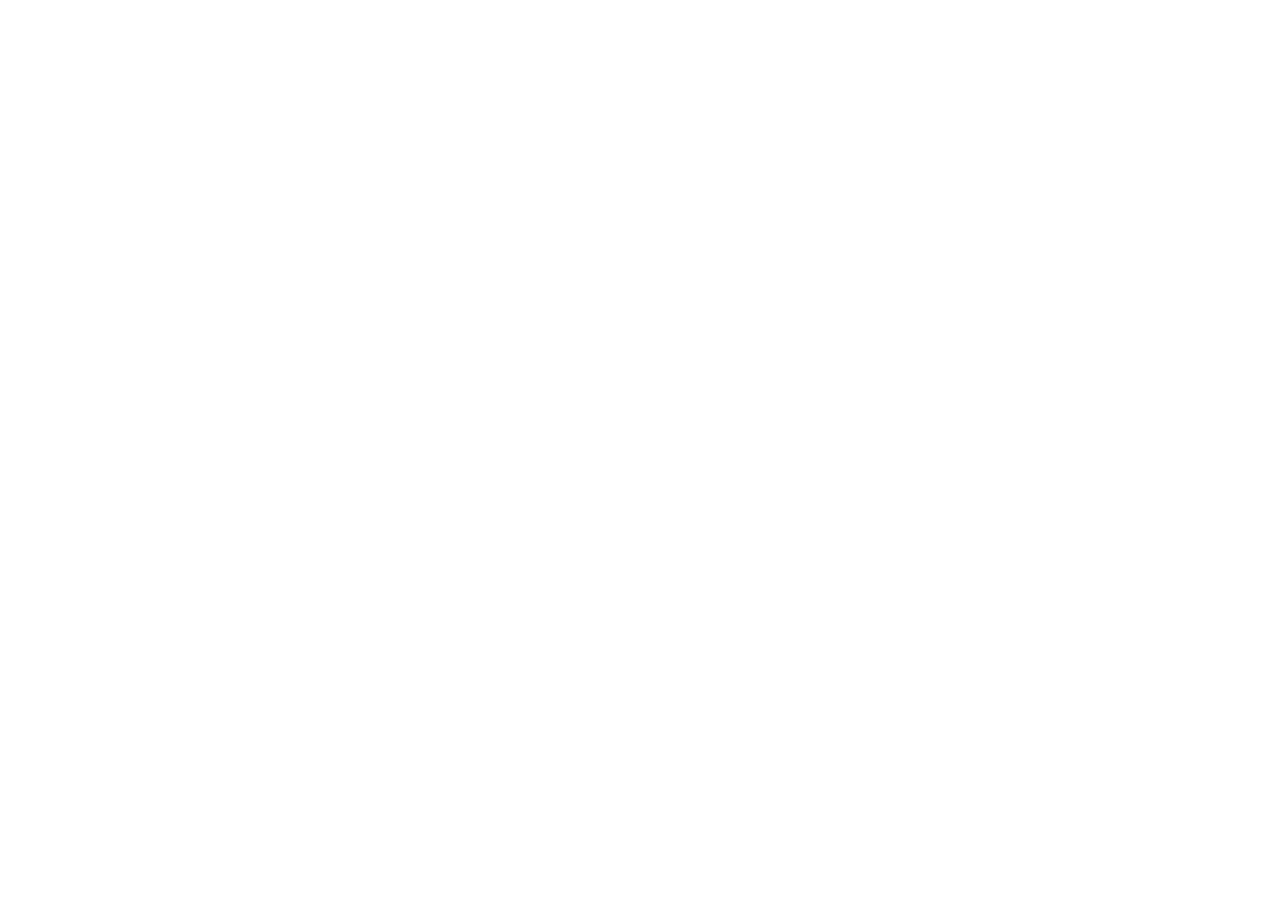
==== index.html @ e34636c8 "Arquivo Index Criado" ====
<!DOCTYPE html>
<html lang="en">

<head>
    <meta charset="UTF-8">
    <meta name="viewport" content="width=device-width, initial-scale=1.0">
    <title>Document</title>
</head>

<body>
</body>

</html>
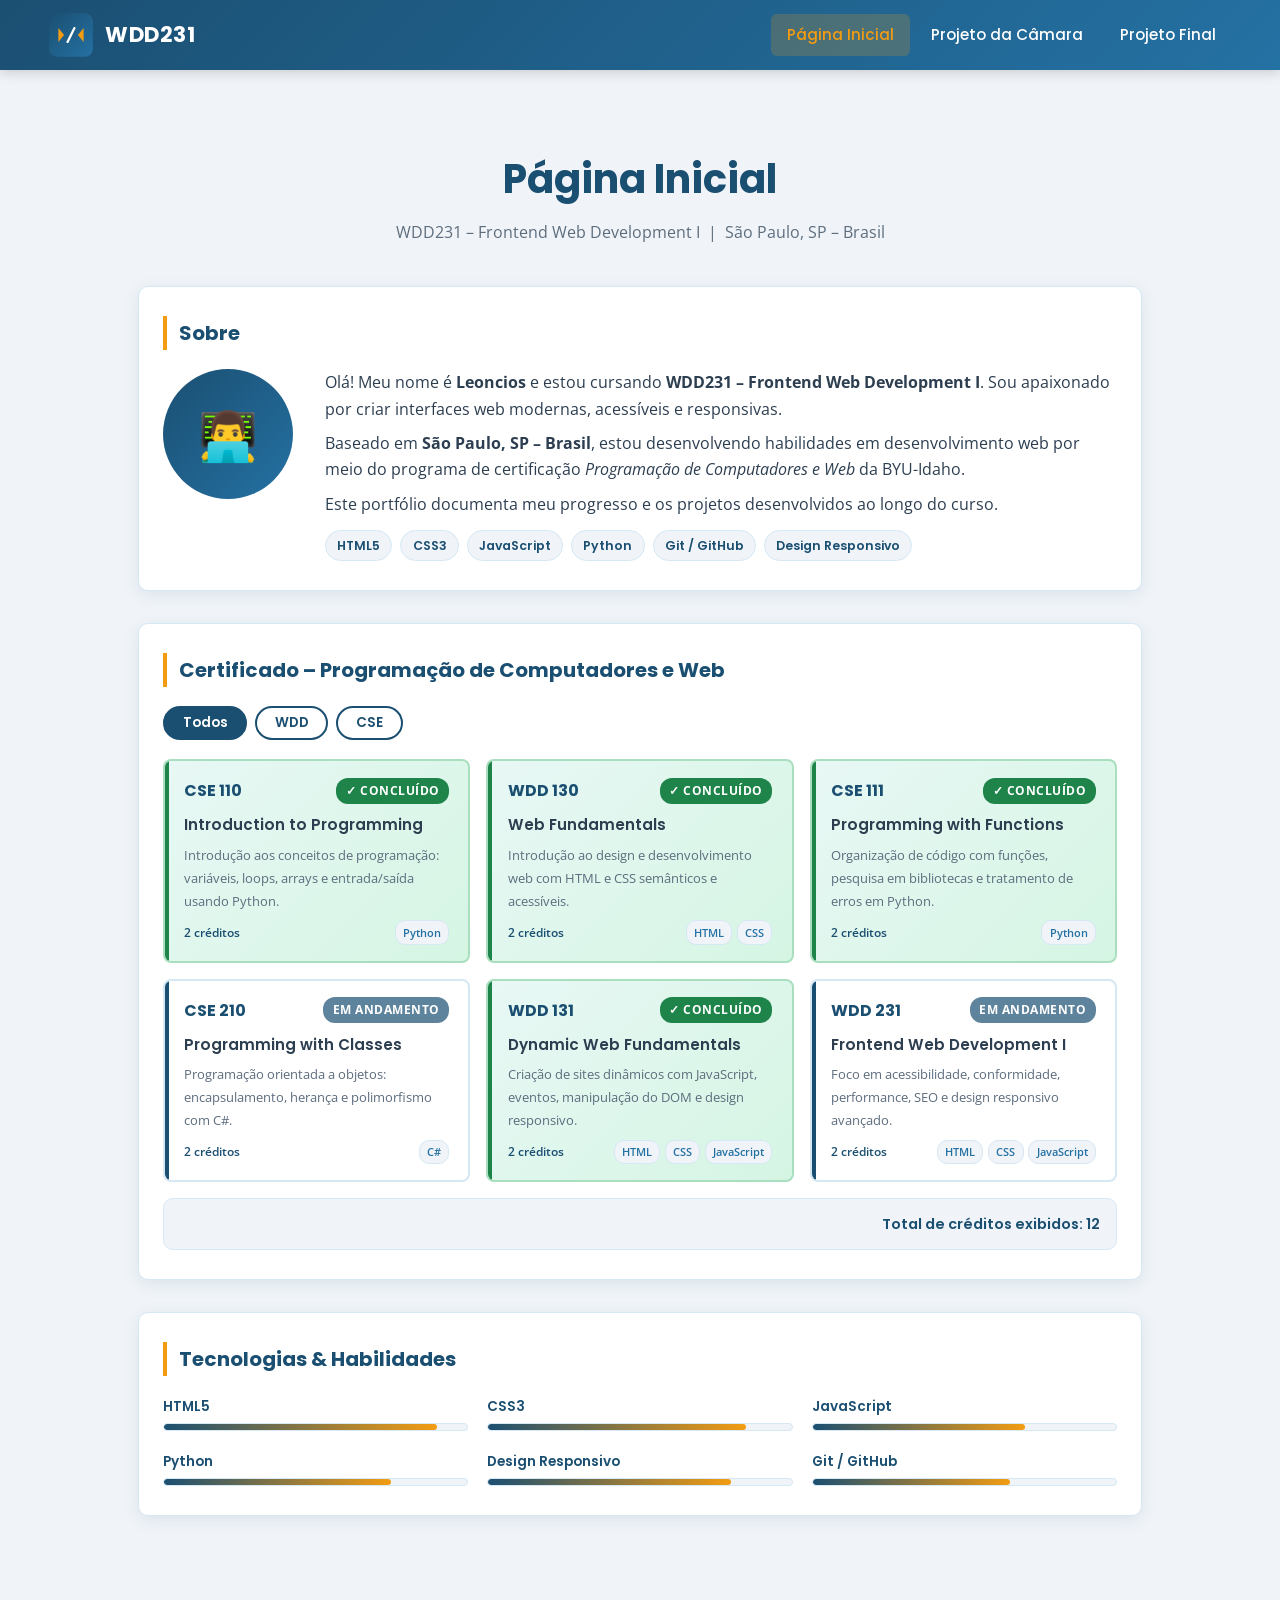
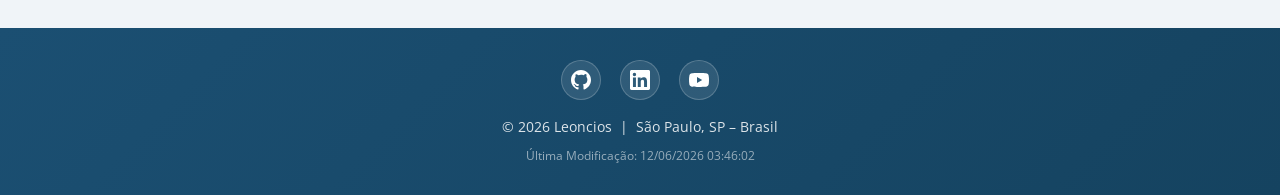
==== commit b33e45c7: "correto" ====
--- a/index.html
+++ b/index.html
@@ -1,13 +1,201 @@
 <!DOCTYPE html>
-<html lang="en">
+<html lang="pt-BR">
 
 <head>
     <meta charset="UTF-8">
     <meta name="viewport" content="width=device-width, initial-scale=1.0">
-    <title>Document</title>
+    <meta name="description"
+        content="Página inicial de WDD231 – Frontend Web Development I. Portfólio de Leoncios, estudante de desenvolvimento web em São Paulo, SP.">
+    <meta name="author" content="Douglas Silva">
+    <title>WDD231 | Leoncios – Frontend Web Development</title>
+
+    <!-- CSS: normalize primeiro, depois mobile, depois desktop -->
+    <link rel="stylesheet" href="estilos/normalize.css">
+    <link rel="stylesheet" href="estilos/telas-pequenas.css">
+    <link rel="stylesheet" href="estilos/maior.css">
+
+    <!-- JavaScript com defer -->
+    <script src="scripts/navegacao.js" defer></script>
+    <script src="scripts/data.js" defer></script>
+    <script src="scripts/curso.js" defer></script>
 </head>
 
 <body>
+
+    <!-- ===== CABEÇALHO ===== -->
+    <header>
+        <div class="logo-area">
+            <img src="imagens/logo.svg" alt="Logo WDD231" width="46" height="46">
+            <span>WDD231</span>
+        </div>
+
+        <!-- Botão hambúrguer (mobile) -->
+        <button id="menu-btn" aria-label="Abrir menu" aria-expanded="false" aria-controls="nav-menu">
+            <span class="hamburguer"></span>
+        </button>
+
+        <!-- Navegação -->
+        <nav id="nav-menu" aria-label="Navegação principal">
+            <ul>
+                <li><a href="index.html" class="ativo">Página Inicial</a></li>
+                <li><a href="projeto/planejamentodosite.html">Projeto da Câmara</a></li>
+                <li><a href="#">Projeto Final</a></li>
+            </ul>
+        </nav>
+    </header>
+
+    <!-- ===== CONTEÚDO PRINCIPAL ===== -->
+    <main>
+        <h1>Página Inicial</h1>
+        <p class="subtitulo-h1">WDD231 – Frontend Web Development I &nbsp;|&nbsp; São Paulo, SP – Brasil</p>
+
+        <!-- SEÇÃO 1: SOBRE -->
+        <section id="sobre" aria-labelledby="titulo-sobre">
+            <h2 id="titulo-sobre">Sobre</h2>
+            <div class="sobre-conteudo">
+                <div class="sobre-foto" role="img" aria-label="Avatar do estudante">👨‍💻</div>
+                <div class="sobre-texto">
+                    <p>
+                        Olá! Meu nome é <strong>Leoncios</strong> e estou cursando
+                        <strong>WDD231 – Frontend Web Development I</strong>. Sou apaixonado
+                        por criar interfaces web modernas, acessíveis e responsivas.
+                    </p>
+                    <p>
+                        Baseado em <strong>São Paulo, SP – Brasil</strong>, estou desenvolvendo
+                        habilidades em desenvolvimento web por meio do programa de certificação
+                        <em>Programação de Computadores e Web</em> da BYU-Idaho.
+                    </p>
+                    <p>Este portfólio documenta meu progresso e os projetos desenvolvidos ao longo do curso.</p>
+                    <div class="tags-tech" aria-label="Tecnologias em estudo">
+                        <span class="tag">HTML5</span>
+                        <span class="tag">CSS3</span>
+                        <span class="tag">JavaScript</span>
+                        <span class="tag">Python</span>
+                        <span class="tag">Git / GitHub</span>
+                        <span class="tag">Design Responsivo</span>
+                    </div>
+                </div>
+            </div>
+        </section>
+
+        <!-- SEÇÃO 2: CERTIFICADO / CURSOS -->
+        <section id="certificado" aria-labelledby="titulo-certificado">
+            <h2 id="titulo-certificado">Certificado – Programação de Computadores e Web</h2>
+
+            <!-- Botões de filtro -->
+            <div class="filtros" role="group" aria-label="Filtrar cursos por área">
+                <button class="btn-filtro ativo" data-filtro="todos" id="btn-todos">Todos</button>
+                <button class="btn-filtro" data-filtro="wdd" id="btn-wdd">WDD</button>
+                <button class="btn-filtro" data-filtro="cse" id="btn-cse">CSE</button>
+            </div>
+
+            <!-- Grade de cursos (preenchida via JavaScript) -->
+            <div id="grade-cursos" aria-live="polite" aria-label="Lista de cursos"></div>
+
+            <!-- Total de créditos (preenchido via JavaScript com reduce) -->
+            <p class="total-creditos" id="total-creditos" aria-live="polite"></p>
+        </section>
+
+        <!-- SEÇÃO 3: TECNOLOGIAS -->
+        <section id="tecnologias" aria-labelledby="titulo-tecnologias">
+            <h2 id="titulo-tecnologias">Tecnologias &amp; Habilidades</h2>
+            <div class="grid-habilidades">
+
+                <div class="habilidade-item">
+                    <span class="habilidade-nome">HTML5</span>
+                    <div class="barra-bg" role="progressbar" aria-valuenow="90" aria-valuemin="0" aria-valuemax="100"
+                        aria-label="Proficiência em HTML5: 90%">
+                        <div class="barra-fill" style="width: 90%;"></div>
+                    </div>
+                </div>
+
+                <div class="habilidade-item">
+                    <span class="habilidade-nome">CSS3</span>
+                    <div class="barra-bg" role="progressbar" aria-valuenow="85" aria-valuemin="0" aria-valuemax="100"
+                        aria-label="Proficiência em CSS3: 85%">
+                        <div class="barra-fill" style="width: 85%;"></div>
+                    </div>
+                </div>
+
+                <div class="habilidade-item">
+                    <span class="habilidade-nome">JavaScript</span>
+                    <div class="barra-bg" role="progressbar" aria-valuenow="70" aria-valuemin="0" aria-valuemax="100"
+                        aria-label="Proficiência em JavaScript: 70%">
+                        <div class="barra-fill" style="width: 70%;"></div>
+                    </div>
+                </div>
+
+                <div class="habilidade-item">
+                    <span class="habilidade-nome">Python</span>
+                    <div class="barra-bg" role="progressbar" aria-valuenow="75" aria-valuemin="0" aria-valuemax="100"
+                        aria-label="Proficiência em Python: 75%">
+                        <div class="barra-fill" style="width: 75%;"></div>
+                    </div>
+                </div>
+
+                <div class="habilidade-item">
+                    <span class="habilidade-nome">Design Responsivo</span>
+                    <div class="barra-bg" role="progressbar" aria-valuenow="80" aria-valuemin="0" aria-valuemax="100"
+                        aria-label="Proficiência em Design Responsivo: 80%">
+                        <div class="barra-fill" style="width: 80%;"></div>
+                    </div>
+                </div>
+
+                <div class="habilidade-item">
+                    <span class="habilidade-nome">Git / GitHub</span>
+                    <div class="barra-bg" role="progressbar" aria-valuenow="65" aria-valuemin="0" aria-valuemax="100"
+                        aria-label="Proficiência em Git/GitHub: 65%">
+                        <div class="barra-fill" style="width: 65%;"></div>
+                    </div>
+                </div>
+
+            </div>
+        </section>
+
+    </main>
+
+    <!-- ===== RODAPÉ ===== -->
+    <footer>
+
+        <!-- Links de redes sociais -->
+        <div class="footer-social" aria-label="Redes sociais">
+
+            <!-- GitHub -->
+            <a href="https://github.com/" target="_blank" rel="noopener noreferrer" aria-label="GitHub de Leoncios">
+                <svg viewBox="0 0 24 24" aria-hidden="true">
+                    <path
+                        d="M12 0C5.37 0 0 5.37 0 12c0 5.3 3.438 9.8 8.205 11.385.6.113.82-.258.82-.577v-2.165c-3.338.726-4.033-1.416-4.033-1.416-.546-1.387-1.333-1.756-1.333-1.756-1.089-.745.083-.729.083-.729 1.205.084 1.839 1.237 1.839 1.237 1.07 1.834 2.807 1.304 3.492.997.107-.775.418-1.305.762-1.604-2.665-.305-5.467-1.334-5.467-5.931 0-1.311.469-2.381 1.236-3.221-.124-.303-.535-1.524.117-3.176 0 0 1.008-.322 3.301 1.23A11.509 11.509 0 0112 5.803c1.02.005 2.047.138 3.006.404 2.291-1.552 3.297-1.23 3.297-1.23.653 1.653.242 2.874.118 3.176.77.84 1.235 1.911 1.235 3.221 0 4.609-2.807 5.624-5.479 5.921.43.372.823 1.102.823 2.222v3.293c0 .319.192.694.801.576C20.566 21.797 24 17.3 24 12c0-6.63-5.37-12-12-12z" />
+                </svg>
+            </a>
+
+            <!-- LinkedIn -->
+            <a href="https://linkedin.com/" target="_blank" rel="noopener noreferrer" aria-label="LinkedIn de Leoncios">
+                <svg viewBox="0 0 24 24" aria-hidden="true">
+                    <path
+                        d="M20.447 20.452h-3.554v-5.569c0-1.328-.027-3.037-1.852-3.037-1.853 0-2.136 1.445-2.136 2.939v5.667H9.351V9h3.414v1.561h.046c.477-.9 1.637-1.85 3.37-1.85 3.601 0 4.267 2.37 4.267 5.455v6.286zM5.337 7.433a2.062 2.062 0 01-2.063-2.065 2.064 2.064 0 112.063 2.065zm1.782 13.019H3.555V9h3.564v11.452zM22.225 0H1.771C.792 0 0 .774 0 1.729v20.542C0 23.227.792 24 1.771 24h20.451C23.2 24 24 23.227 24 22.271V1.729C24 .774 23.2 0 22.222 0h.003z" />
+                </svg>
+            </a>
+
+            <!-- YouTube -->
+            <a href="https://youtube.com/" target="_blank" rel="noopener noreferrer" aria-label="YouTube de Leoncios">
+                <svg viewBox="0 0 24 24" aria-hidden="true">
+                    <path
+                        d="M23.495 6.205a3.007 3.007 0 00-2.088-2.088c-1.87-.501-9.396-.501-9.396-.501s-7.507-.01-9.396.501A3.007 3.007 0 00.527 6.205a31.247 31.247 0 00-.522 5.805 31.247 31.247 0 00.522 5.783 3.007 3.007 0 002.088 2.088c1.868.502 9.396.502 9.396.502s7.506 0 9.396-.502a3.007 3.007 0 002.088-2.088 31.247 31.247 0 00.5-5.783 31.247 31.247 0 00-.5-5.805zM9.609 15.601V8.408l6.264 3.602z" />
+                </svg>
+            </a>
+
+        </div>
+
+        <!-- Copyright dinâmico -->
+        <p>
+            &copy; <span id="ano-atual"></span> Leoncios &nbsp;|&nbsp; São Paulo, SP – Brasil
+        </p>
+
+        <!-- Última modificação (preenchida pelo data.js) -->
+        <p id="ultimaModificacao"></p>
+
+    </footer>
+
 </body>
 
 </html>
--- a/estilos/telas-pequenas.css
+++ b/estilos/telas-pequenas.css
@@ -0,0 +1,513 @@
+/* ================================================
+   telas-pequenas.css – Estilos Base (Mobile First)
+   WDD231 – Leoncios
+   ================================================ */
+
+/* --- Google Fonts --- */
+@import url('https://fonts.googleapis.com/css2?family=Poppins:wght@400;500;600;700&family=Open+Sans:wght@400;600&display=swap');
+
+/* --- Variáveis CSS --- */
+:root {
+  --cor-primaria:    #1B4F72;
+  --cor-secundaria:  #2471A3;
+  --cor-destaque:    #F39C12;
+  --cor-fundo:       #F0F4F8;
+  --cor-texto:       #2C3E50;
+  --cor-branco:      #ffffff;
+  --cor-card:        #ffffff;
+  --cor-borda:       #D5E8F4;
+  --cor-concluido:   #1E8449;
+  --cor-pendente:    #1B4F72;
+  --sombra:          0 4px 16px rgba(27,79,114,0.10);
+  --raio:            10px;
+  --fonte-titulo:    'Poppins', sans-serif;
+  --fonte-corpo:     'Open Sans', sans-serif;
+  --transicao:       all 0.25s ease;
+}
+
+/* --- Reset / Base --- */
+*, *::before, *::after {
+  box-sizing: border-box;
+  margin: 0;
+  padding: 0;
+}
+
+html { scroll-behavior: smooth; }
+
+body {
+  font-family: var(--fonte-corpo);
+  color: var(--cor-texto);
+  background-color: var(--cor-fundo);
+  line-height: 1.7;
+  min-width: 320px;
+}
+
+img { max-width: 100%; height: auto; display: block; }
+
+a {
+  color: var(--cor-secundaria);
+  text-decoration: none;
+  transition: var(--transicao);
+}
+a:hover { color: var(--cor-destaque); }
+
+ul { list-style: none; }
+
+/* ================================================
+   HEADER
+   ================================================ */
+header {
+  background: linear-gradient(135deg, var(--cor-primaria) 0%, var(--cor-secundaria) 100%);
+  color: var(--cor-branco);
+  padding: 0.75rem 1.25rem;
+  display: flex;
+  align-items: center;
+  justify-content: space-between;
+  flex-wrap: wrap;
+  gap: 0.5rem;
+  position: sticky;
+  top: 0;
+  z-index: 1000;
+  box-shadow: 0 2px 12px rgba(0,0,0,0.18);
+}
+
+/* Área do logo */
+.logo-area {
+  display: flex;
+  align-items: center;
+  gap: 0.7rem;
+}
+
+.logo-area img {
+  width: 46px;
+  height: 46px;
+  border-radius: 8px;
+}
+
+.logo-area span {
+  font-family: var(--fonte-titulo);
+  font-size: 1.2rem;
+  font-weight: 700;
+  letter-spacing: 0.5px;
+  color: var(--cor-branco);
+}
+
+/* Botão hambúrguer */
+#menu-btn {
+  background: none;
+  border: 2px solid rgba(255,255,255,0.5);
+  border-radius: 6px;
+  cursor: pointer;
+  padding: 0.45rem 0.55rem;
+  display: flex;
+  flex-direction: column;
+  gap: 5px;
+  transition: var(--transicao);
+}
+
+#menu-btn:hover { border-color: var(--cor-destaque); }
+
+.hamburguer,
+.hamburguer::before,
+.hamburguer::after {
+  display: block;
+  width: 22px;
+  height: 2px;
+  background: var(--cor-branco);
+  border-radius: 2px;
+  transition: var(--transicao);
+  position: relative;
+}
+
+.hamburguer::before,
+.hamburguer::after {
+  content: '';
+  position: absolute;
+  left: 0;
+}
+.hamburguer::before { top: -7px; }
+.hamburguer::after  { top: 7px; }
+
+/* Nav mobile – oculta por padrão */
+#nav-menu {
+  display: none;
+  width: 100%;
+  background: rgba(255,255,255,0.06);
+  border-radius: var(--raio);
+  padding: 0.5rem 0;
+  margin-top: 0.25rem;
+}
+
+#nav-menu.aberto { display: block; }
+
+#nav-menu ul {
+  display: flex;
+  flex-direction: column;
+}
+
+#nav-menu ul li a {
+  display: block;
+  padding: 0.7rem 1.2rem;
+  color: var(--cor-branco);
+  font-family: var(--fonte-titulo);
+  font-size: 0.95rem;
+  font-weight: 500;
+  border-radius: 6px;
+  transition: var(--transicao);
+}
+
+#nav-menu ul li a:hover,
+#nav-menu ul li a.ativo {
+  background: rgba(243,156,18,0.25);
+  color: var(--cor-destaque);
+}
+
+/* ================================================
+   MAIN
+   ================================================ */
+main {
+  max-width: 1100px;
+  margin: 0 auto;
+  padding: 2rem 1.25rem 3rem;
+}
+
+h1 {
+  font-family: var(--fonte-titulo);
+  font-size: 2rem;
+  color: var(--cor-primaria);
+  text-align: center;
+  margin-bottom: 0.4rem;
+  font-weight: 700;
+}
+
+.subtitulo-h1 {
+  text-align: center;
+  color: #5D6D7E;
+  font-size: 1rem;
+  margin-bottom: 2.5rem;
+}
+
+/* Seções */
+section {
+  background: var(--cor-card);
+  border-radius: var(--raio);
+  border: 1px solid var(--cor-borda);
+  padding: 1.8rem 1.5rem;
+  margin-bottom: 2rem;
+  box-shadow: var(--sombra);
+}
+
+section h2 {
+  font-family: var(--fonte-titulo);
+  font-size: 1.25rem;
+  color: var(--cor-primaria);
+  border-left: 4px solid var(--cor-destaque);
+  padding-left: 0.75rem;
+  margin-bottom: 1.2rem;
+}
+
+/* ================================================
+   SEÇÃO SOBRE
+   ================================================ */
+#sobre .sobre-conteudo {
+  display: flex;
+  flex-direction: column;
+  gap: 1rem;
+  align-items: center;
+  text-align: center;
+}
+
+.sobre-foto {
+  width: 110px;
+  height: 110px;
+  border-radius: 50%;
+  background: linear-gradient(135deg, var(--cor-primaria), var(--cor-secundaria));
+  display: flex;
+  align-items: center;
+  justify-content: center;
+  font-size: 3rem;
+  flex-shrink: 0;
+}
+
+.sobre-texto p { margin-bottom: 0.5rem; font-size: 0.97rem; }
+
+.tags-tech {
+  display: flex;
+  flex-wrap: wrap;
+  gap: 0.5rem;
+  justify-content: center;
+  margin-top: 0.8rem;
+}
+
+.tag {
+  background: var(--cor-fundo);
+  border: 1px solid var(--cor-borda);
+  color: var(--cor-primaria);
+  font-size: 0.78rem;
+  font-weight: 600;
+  padding: 0.25rem 0.7rem;
+  border-radius: 20px;
+  font-family: var(--fonte-titulo);
+}
+
+/* ================================================
+   SEÇÃO CERTIFICADO (Cursos)
+   ================================================ */
+.filtros {
+  display: flex;
+  flex-wrap: wrap;
+  gap: 0.5rem;
+  margin-bottom: 1.2rem;
+}
+
+.btn-filtro {
+  font-family: var(--fonte-titulo);
+  font-size: 0.85rem;
+  font-weight: 600;
+  padding: 0.45rem 1.1rem;
+  border: 2px solid var(--cor-primaria);
+  border-radius: 20px;
+  background: transparent;
+  color: var(--cor-primaria);
+  cursor: pointer;
+  transition: var(--transicao);
+}
+
+.btn-filtro:hover,
+.btn-filtro.ativo {
+  background: var(--cor-primaria);
+  color: var(--cor-branco);
+}
+
+#grade-cursos {
+  display: grid;
+  grid-template-columns: 1fr;
+  gap: 1rem;
+}
+
+/* Cards de curso */
+.card-curso {
+  border-radius: 8px;
+  padding: 1rem 1.2rem;
+  border: 2px solid var(--cor-borda);
+  transition: var(--transicao);
+  position: relative;
+  overflow: hidden;
+}
+
+.card-curso::before {
+  content: '';
+  position: absolute;
+  top: 0; left: 0;
+  width: 4px;
+  height: 100%;
+}
+
+.card-curso.concluido {
+  background: linear-gradient(135deg, #E8F8F5 0%, #D5F5E3 100%);
+  border-color: #A9DFBF;
+}
+
+.card-curso.concluido::before { background: var(--cor-concluido); }
+
+.card-curso.pendente {
+  background: var(--cor-branco);
+  border-color: var(--cor-borda);
+}
+
+.card-curso.pendente::before { background: var(--cor-pendente); }
+
+.card-curso:hover {
+  transform: translateY(-2px);
+  box-shadow: var(--sombra);
+}
+
+.card-topo {
+  display: flex;
+  align-items: center;
+  justify-content: space-between;
+  margin-bottom: 0.5rem;
+}
+
+.card-numero {
+  font-family: var(--fonte-titulo);
+  font-size: 1rem;
+  font-weight: 700;
+  color: var(--cor-primaria);
+}
+
+.badge-status {
+  font-size: 0.72rem;
+  font-weight: 700;
+  padding: 0.2rem 0.6rem;
+  border-radius: 12px;
+  text-transform: uppercase;
+  letter-spacing: 0.5px;
+}
+
+.badge-status.concluido {
+  background: #1E8449;
+  color: white;
+}
+
+.badge-status.pendente {
+  background: var(--cor-primaria);
+  color: white;
+  opacity: 0.7;
+}
+
+.card-titulo {
+  font-family: var(--fonte-titulo);
+  font-size: 0.95rem;
+  font-weight: 600;
+  color: var(--cor-texto);
+  margin-bottom: 0.35rem;
+}
+
+.card-descricao {
+  font-size: 0.84rem;
+  color: #5D6D7E;
+  margin-bottom: 0.5rem;
+}
+
+.card-rodape {
+  display: flex;
+  align-items: center;
+  justify-content: space-between;
+  font-size: 0.78rem;
+}
+
+.card-creditos {
+  font-weight: 600;
+  color: var(--cor-primaria);
+}
+
+.card-techs {
+  display: flex;
+  gap: 0.3rem;
+  flex-wrap: wrap;
+}
+
+.tech-badge {
+  background: var(--cor-fundo);
+  border: 1px solid var(--cor-borda);
+  color: var(--cor-secundaria);
+  font-size: 0.7rem;
+  padding: 0.1rem 0.45rem;
+  border-radius: 10px;
+  font-weight: 600;
+}
+
+/* Total de créditos */
+.total-creditos {
+  margin-top: 1rem;
+  padding: 0.8rem 1rem;
+  background: var(--cor-fundo);
+  border-radius: var(--raio);
+  border: 1px solid var(--cor-borda);
+  text-align: right;
+  font-family: var(--fonte-titulo);
+  font-size: 0.9rem;
+  color: var(--cor-primaria);
+  font-weight: 600;
+}
+
+/* ================================================
+   SEÇÃO TECNOLOGIAS
+   ================================================ */
+.grid-habilidades {
+  display: grid;
+  grid-template-columns: 1fr 1fr;
+  gap: 0.75rem;
+}
+
+.habilidade-item {
+  display: flex;
+  flex-direction: column;
+  gap: 0.3rem;
+}
+
+.habilidade-nome {
+  font-size: 0.85rem;
+  font-weight: 600;
+  font-family: var(--fonte-titulo);
+  color: var(--cor-primaria);
+}
+
+.barra-bg {
+  background: var(--cor-fundo);
+  border-radius: 10px;
+  height: 8px;
+  overflow: hidden;
+  border: 1px solid var(--cor-borda);
+}
+
+.barra-fill {
+  height: 100%;
+  border-radius: 10px;
+  background: linear-gradient(90deg, var(--cor-primaria), var(--cor-destaque));
+  transition: width 1s ease;
+}
+
+/* ================================================
+   FOOTER
+   ================================================ */
+footer {
+  background: linear-gradient(135deg, var(--cor-primaria) 0%, #154360 100%);
+  color: rgba(255,255,255,0.85);
+  text-align: center;
+  padding: 2rem 1.25rem 1.5rem;
+  font-size: 0.88rem;
+  font-family: var(--fonte-corpo);
+}
+
+.footer-social {
+  display: flex;
+  justify-content: center;
+  gap: 1.2rem;
+  margin-bottom: 1rem;
+}
+
+.footer-social a {
+  display: inline-flex;
+  align-items: center;
+  justify-content: center;
+  width: 40px;
+  height: 40px;
+  border-radius: 50%;
+  background: rgba(255,255,255,0.1);
+  border: 1px solid rgba(255,255,255,0.2);
+  transition: var(--transicao);
+  color: var(--cor-branco);
+  font-size: 1.1rem;
+}
+
+.footer-social a:hover {
+  background: var(--cor-destaque);
+  border-color: var(--cor-destaque);
+  color: var(--cor-primaria);
+  transform: translateY(-3px);
+}
+
+.footer-social svg {
+  width: 20px;
+  height: 20px;
+  fill: currentColor;
+}
+
+footer p {
+  margin: 0.3rem 0;
+  line-height: 1.6;
+}
+
+footer a {
+  color: var(--cor-destaque);
+}
+
+footer a:hover { color: var(--cor-branco); }
+
+#ultimaModificacao {
+  font-size: 0.78rem;
+  opacity: 0.65;
+  margin-top: 0.5rem;
+}
--- a/estilos/maior.css
+++ b/estilos/maior.css
@@ -0,0 +1,97 @@
+/* ================================================
+   maior.css – Estilos para Telas Maiores
+   WDD231 – Leoncios
+   Media Query: min-width 768px
+   ================================================ */
+
+@media (min-width: 768px) {
+
+  /* ============ HEADER ============ */
+  header {
+    flex-wrap: nowrap;
+    padding: 0.75rem 2rem;
+  }
+
+  /* Oculta botão hambúrguer em telas grandes */
+  #menu-btn {
+    display: none;
+  }
+
+  /* Exibe nav em linha horizontal */
+  #nav-menu {
+    display: block !important;
+    width: auto;
+    background: transparent;
+    padding: 0;
+    margin: 0;
+  }
+
+  #nav-menu ul {
+    flex-direction: row;
+    gap: 0.3rem;
+  }
+
+  #nav-menu ul li a {
+    padding: 0.5rem 1rem;
+    font-size: 0.9rem;
+    border-radius: 6px;
+  }
+
+  #nav-menu ul li a:hover,
+  #nav-menu ul li a.ativo {
+    background: rgba(243,156,18,0.2);
+    color: var(--cor-destaque);
+  }
+
+  /* ============ MAIN ============ */
+  main {
+    padding: 2.5rem 2rem 4rem;
+  }
+
+  h1 { font-size: 2.5rem; }
+
+  /* ============ SEÇÃO SOBRE ============ */
+  #sobre .sobre-conteudo {
+    flex-direction: row;
+    text-align: left;
+    align-items: flex-start;
+    gap: 2rem;
+  }
+
+  .sobre-foto {
+    width: 130px;
+    height: 130px;
+    flex-shrink: 0;
+  }
+
+  .tags-tech { justify-content: flex-start; }
+
+  /* ============ SEÇÃO CURSOS ============ */
+  #grade-cursos {
+    grid-template-columns: repeat(2, 1fr);
+  }
+
+  /* ============ SEÇÃO HABILIDADES ============ */
+  .grid-habilidades {
+    grid-template-columns: repeat(3, 1fr);
+    gap: 1.2rem;
+  }
+
+}
+
+/* ============ TELAS MUITO GRANDES (1024px+) ============ */
+@media (min-width: 1024px) {
+
+  header { padding: 0.75rem 3rem; }
+
+  main { padding: 3rem 3rem 5rem; }
+
+  #grade-cursos {
+    grid-template-columns: repeat(3, 1fr);
+  }
+
+  .logo-area span { font-size: 1.35rem; }
+
+  #nav-menu ul li a { font-size: 0.95rem; }
+
+}
